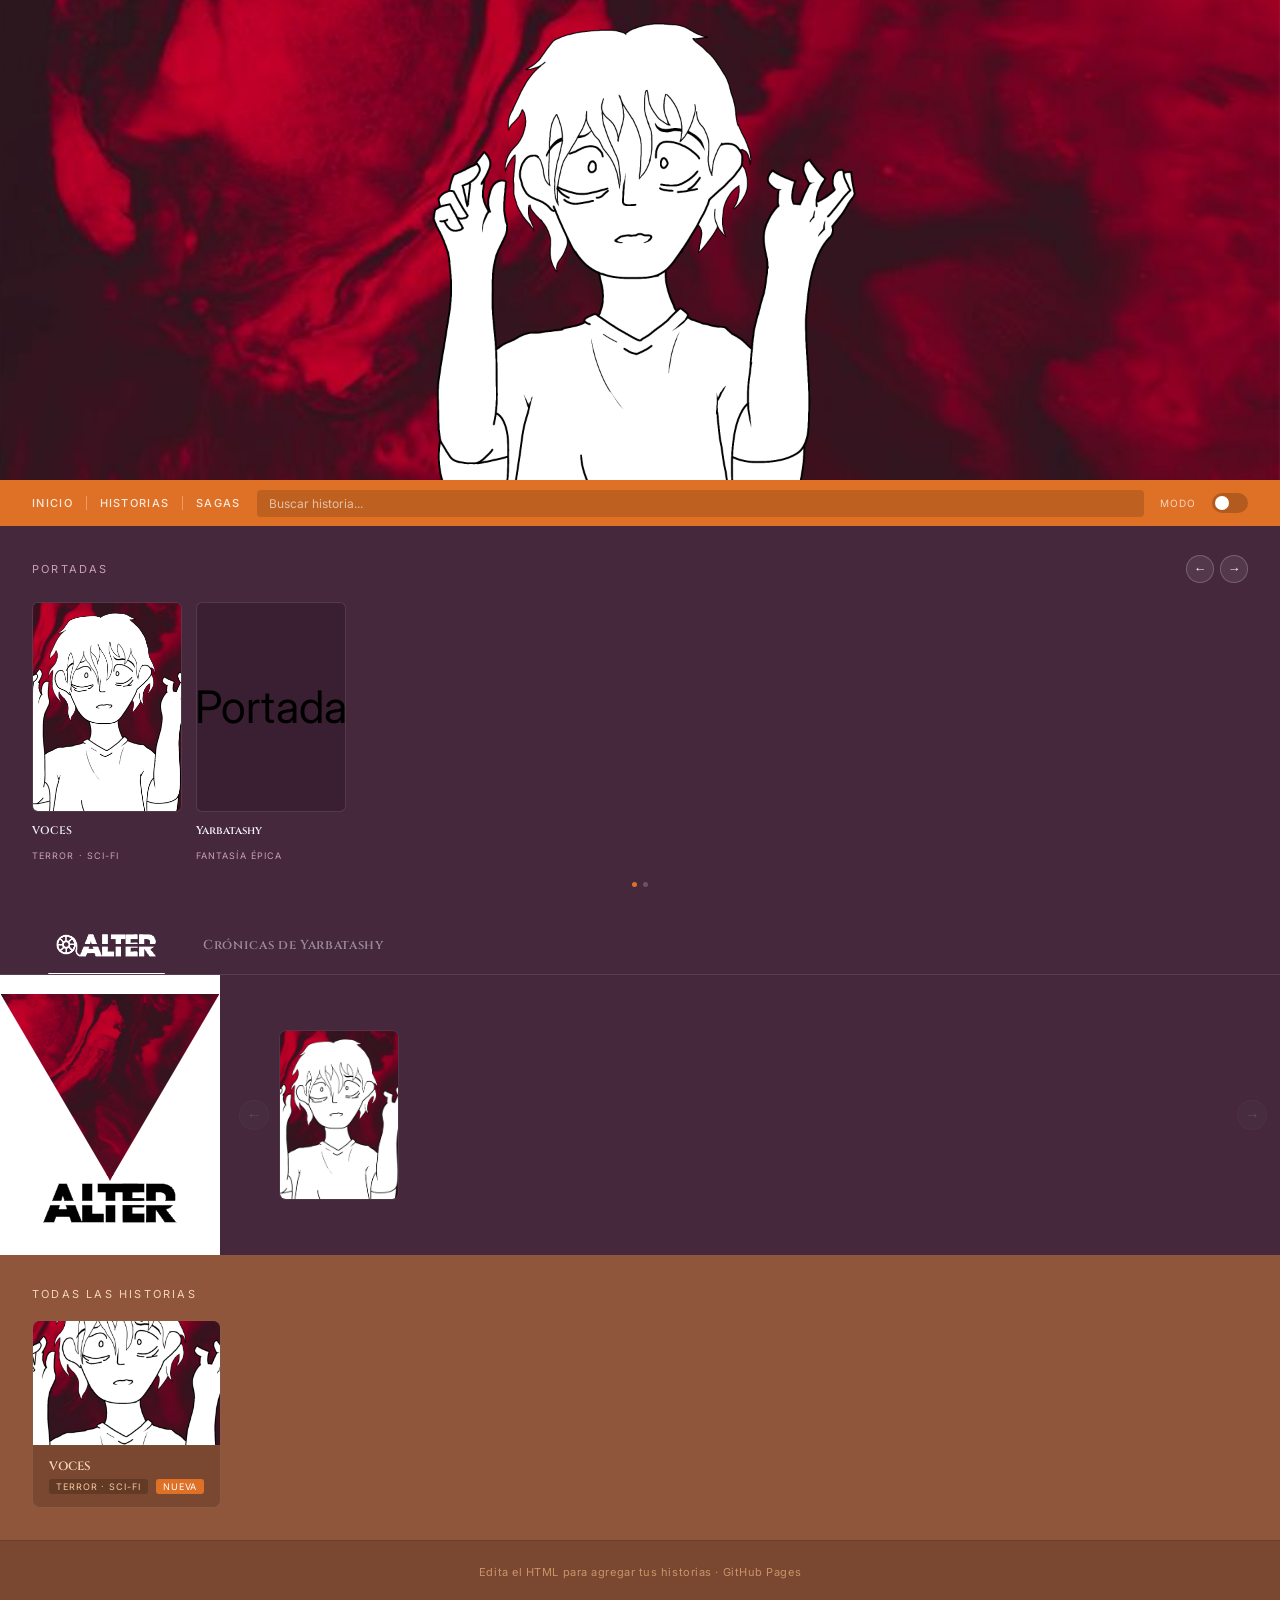
==== index.html @ 6a4c7432 "Update index.html" ====
<!DOCTYPE html>
<html lang="es">
<head>
  <meta charset="UTF-8">
  <meta name="viewport" content="width=device-width, initial-scale=1.0">
  <title>JK-Tlahtolli</title>
  <link rel="stylesheet" href="style.css">
  <link href="https://fonts.googleapis.com/css2?family=Cinzel:wght@400;600&family=Inter:wght@300;400;500&display=swap" rel="stylesheet">
</head>
<body>

  <!-- =============================================
    ZONA 1 — BANNER #222034
    Para agregar tu imagen reemplaza el placeholder por:
    <img src="imagenes/BannerV1.png" alt="Banner" style="width:100%;height:100%;object-fit:cover;">
  ================================================= -->
    <header class="banner">
    <img src="imagenes/BannerV1.png" alt="Banner" style="width:100%;height:100%;object-fit:cover;">
  </header>

  <!-- ==============================================
    ZONA 2 — BARRA #df7126
  ================================================= -->
  <nav class="barra">
    <div class="barra-nav">
      <a href="index.html" class="barra-link">Inicio</a>
      <div class="barra-sep"></div>
      <a href="#historias" class="barra-link">Historias</a>
      <div class="barra-sep"></div>
      <a href="#sagas" class="barra-link">Sagas</a>
    </div>
    <input class="barra-busqueda" type="text" placeholder="Buscar historia..." id="busqueda">
    <span class="toggle-label">Modo</span>
    <button class="toggle" id="toggle" aria-label="Cambiar modo">
      <div class="toggle-circulo"></div>
    </button>
  </nav>

  <!-- ================================================
    ZONA 3 — CARRUSEL DE PORTADAS #45283c
    Para agregar un slide copia un bloque .slide
    y cambia el href, emoji/imagen, título y género
  ================================================= -->
  <section class="carrusel-wrap">
    <div class="carrusel-header">
      <span class="carrusel-titulo">Portadas</span>
      <div class="carrusel-nav">
        <button class="nav-btn" id="prev" aria-label="Anterior">&#8592;</button>
        <button class="nav-btn" id="next" aria-label="Siguiente">&#8594;</button>
      </div>
    </div>
    <div class="carrusel-pista-wrap">
      <div class="carrusel-pista" id="pista">

        <div class="slide" onclick="location.href='historias/voces/index.html'">
          <div class="slide-portada">
            <img src="historias/voces/imagenes/VocesPH.png" alt="VOCES">
          </div>
          <p class="slide-titulo">VOCES</p>
          <span class="slide-tag">Terror · Sci-fi</span>
        </div>

        <div class="slide" onclick="location.href='historias/cenizas/index.html'">
          <div class="slide-portada">Portada</div>
          <p class="slide-titulo">Yarbatashy</p>
          <span class="slide-tag">Fantasía épica</span>
        </div>

        <!-- PLANTILLA SLIDE — copia y edita para agregar más:
        <div class="slide" onclick="location.href='historias/tu-historia/index.html'">
          <div class="slide-portada">
            <img src="historias/tu-historia/imagenes/portada.jpg" alt="Título">
          </div>
          <p class="slide-titulo">Título</p>
          <span class="slide-tag">Género</span>
        </div>
        -->

      </div>
    </div>
    <div class="carrusel-dots" id="dots"></div>
  </section>

  <!-- ================================================
    ZONA SAGAS
    Para agregar una saga edita el array `sagas`
    en script.js — cada saga tiene:
      nombre, tabImg, bgImg, nombreImg, historias[]
  ================================================= -->
  <section class="sagas-wrap" id="sagas">
    <div class="saga-tabs-bar" id="saga-tabs"></div>
    <div class="sagas-body">

      <div class="saga-portada-wrap">
        <div class="saga-portada-bg" id="saga-bg"></div>
        <div class="saga-portada-overlay"></div>
        <div class="saga-portada-info" id="saga-nombre"></div>
      </div>

      <div class="saga-historias-outer">
        <button class="saga-flecha" id="saga-prev">&#8592;</button>
        <div class="saga-historias-pista-wrap">
          <div class="saga-historias-pista" id="saga-historias"></div>
        </div>
        <button class="saga-flecha" id="saga-next">&#8594;</button>
      </div>

    </div>
  </section>

  <!-- ================================================
    ZONA 4 — TODAS LAS HISTORIAS #8f563b
    Para agregar una tarjeta copia un bloque .tarjeta
  ================================================= -->
  <section class="extension" id="historias">
    <p class="ext-label">Todas las historias</p>
    <div class="grid" id="grid-historias">

      <a href="historias/voces/index.html" class="tarjeta">
        <div class="tarjeta-portada">
          <img src="historias/voces/imagenes/VocesPH.png" alt="VOCES">
        </div>
        <div class="tarjeta-info">
          <p class="tarjeta-titulo">VOCES</p>
          <div class="tarjeta-meta">
            <span class="tag">Terror · Sci-fi</span>
            <span class="nueva">Nueva</span>
          </div>
        </div>
      </a>

      <!--<a href="historias/cenizas/index.html" class="tarjeta">
        <div class="tarjeta-portada">⚔</div>
        <div class="tarjeta-info">
          <p class="tarjeta-titulo">Yarbatashy</p>
          <div class="tarjeta-meta">
            <span class="tag">Fantasía</span>
            <span class="estado">Cap. 7</span>
          </div>
        </div>
      </a>

       PLANTILLA TARJETA:
      <a href="historias/tu-historia/index.html" class="tarjeta">
        <div class="tarjeta-portada">
          <img src="historias/tu-historia/imagenes/portada.jpg" alt="Título">
        </div>
        <div class="tarjeta-info">
          <p class="tarjeta-titulo">Título</p>
          <div class="tarjeta-meta">
            <span class="tag">Género</span>
            <span class="estado">Cap. 1</span>
          </div>
        </div>
      </a>
      

      <div class="tarjeta vacia">
        <div>
          <div class="vacia-icono">+</div>
          <p class="vacia-texto">Nueva historia</p>
        </div>
      </div>-->

    </div>
  </section>

  <footer class="pie">
    <p>Edita el HTML para agregar tus historias · <a href="https://pages.github.com" target="_blank" style="color:inherit">GitHub Pages</a></p>
  </footer>

  <script src="script.js"></script>
  <script src="sagas.js"></script>
</body>
</html>
---- style.css ----
/* ===========================================
   MIS HISTORIAS — Estilos principales
   Paleta: #222034 / #df7126 / #45283c / #8f563b
   ============================================= */

*, *::before, *::after { box-sizing: border-box; margin: 0; padding: 0; }

body {
  font-family: 'Inter', sans-serif;
  min-height: 100vh;
}

a { text-decoration: none; color: inherit; }

/* ================================================
   ZONA 1 — BANNER #222034
   ================================================ */
.banner {
  background: #222034;
  width: 100%;
  aspect-ratio: 16/6;
  display: flex;
  align-items: center;
  justify-content: center;
  overflow: hidden;
  position: relative;
}

.banner img {
  width: 100%;
  height: 100%;
  object-fit: cover;
  display: block;
}

.banner-placeholder {
  display: flex;
  flex-direction: column;
  align-items: center;
  gap: 8px;
  color: #3a3858;
  pointer-events: none;
}

.banner-placeholder-icono { font-size: 2rem; }

.banner-placeholder-texto {
  font-size: 11px;
  letter-spacing: .2em;
  text-transform: uppercase;
}

/* ================================================
   ZONA 2 — BARRA #df7126
   ================================================ */
.barra {
  background: #df7126;
  padding: .6rem 2rem;
  display: flex;
  align-items: center;
  gap: 1rem;
  flex-wrap: wrap;
}

.barra-nav {
  display: flex;
  gap: .8rem;
  align-items: center;
}

.barra-link {
  font-size: 11px;
  letter-spacing: .12em;
  text-transform: uppercase;
  color: #fff;
  font-weight: 500;
  cursor: pointer;
  opacity: .85;
  transition: opacity .15s;
}

.barra-link:hover { opacity: 1; }

.barra-sep {
  width: 1px;
  height: 14px;
  background: rgba(255,255,255,.3);
}

.barra-busqueda {
  flex: 1;
  min-width: 120px;
  background: rgba(0,0,0,.15);
  border: none;
  border-radius: 4px;
  padding: 6px 12px;
  font-size: 12px;
  color: #fff;
  font-family: 'Inter', sans-serif;
  outline: none;
}

.barra-busqueda::placeholder { color: rgba(255,255,255,.6); }

.toggle-label {
  font-size: 10px;
  color: rgba(255,255,255,.7);
  letter-spacing: .1em;
  text-transform: uppercase;
  white-space: nowrap;
}

.toggle {
  width: 36px;
  height: 20px;
  border-radius: 10px;
  background: rgba(0,0,0,.2);
  border: none;
  cursor: pointer;
  position: relative;
  flex-shrink: 0;
}

.toggle-circulo {
  position: absolute;
  top: 3px;
  left: 3px;
  width: 14px;
  height: 14px;
  border-radius: 50%;
  background: #fff;
  transition: transform .3s;
}

body.oscuro .toggle-circulo { transform: translateX(16px); }

/* ================================================
   ZONA 3 — CARRUSEL #45283c
   ================================================ */
.carrusel-wrap {
  background: #45283c;
  padding: 1.8rem 0;
}

.carrusel-header {
  display: flex;
  align-items: center;
  justify-content: space-between;
  padding: 0 2rem;
  margin-bottom: 1.2rem;
}

.carrusel-titulo {
  font-size: 11px;
  letter-spacing: .2em;
  text-transform: uppercase;
  color: #c9a0b8;
}

.carrusel-nav { display: flex; gap: 6px; }

.nav-btn {
  width: 28px;
  height: 28px;
  border: 1px solid rgba(255,255,255,.2);
  background: rgba(255,255,255,.08);
  border-radius: 50%;
  cursor: pointer;
  display: flex;
  align-items: center;
  justify-content: center;
  font-size: 13px;
  color: #f0eef8;
  transition: background .15s;
}

.nav-btn:hover { background: rgba(255,255,255,.18); }

.carrusel-pista-wrap {
  overflow: hidden;
  padding: 0 2rem;
}

.carrusel-pista {
  display: flex;
  gap: 14px;
  transition: transform .35s cubic-bezier(.4,0,.2,1);
}

.slide {
  flex: 0 0 150px;
  cursor: pointer;
}

.slide-portada {
  width: 150px;
  height: 210px;
  border-radius: 6px;
  display: flex;
  align-items: center;
  justify-content: center;
  font-size: 2.8rem;
  margin-bottom: .7rem;
  border: 1px solid rgba(255,255,255,.12);
  background: #3a1f32;
  overflow: hidden;
  transition: border-color .2s;
}

/* Para imagen de portada real dentro del slide:
   <div class="slide-portada"><img src="..." alt="..."></div> */
.slide-portada img {
  width: 100%;
  height: 100%;
  object-fit: cover;
}

.slide:hover .slide-portada { border-color: #df7126; }

.slide-titulo {
  font-family: 'Cinzel', serif;
  font-size: 11px;
  font-weight: 600;
  color: #f0eef8;
  line-height: 1.4;
  margin-bottom: 4px;
}

.slide-tag {
  font-size: 9px;
  letter-spacing: .12em;
  text-transform: uppercase;
  color: #c9a0b8;
}

.carrusel-dots {
  display: flex;
  justify-content: center;
  gap: 6px;
  padding: 1.2rem 0 0;
}

.dot {
  width: 5px;
  height: 5px;
  border-radius: 50%;
  background: rgba(255,255,255,.2);
  cursor: pointer;
  transition: background .2s;
}

.dot.activo { background: #df7126; }

/* ================================================
   ZONA 4 — EXTENSIÓN #8f563b
   ================================================ */
.extension {
  background: #8f563b;
  padding: 2rem;
}

.ext-label {
  font-size: 11px;
  letter-spacing: .2em;
  text-transform: uppercase;
  color: #f5d5b8;
  margin-bottom: 1.2rem;
}

.grid {
  display: grid;
  grid-template-columns: repeat(auto-fill, minmax(175px, 1fr));
  gap: 1rem;
}

.tarjeta {
  background: #7a4830;
  border: 1px solid rgba(255,255,255,.1);
  border-radius: 8px;
  overflow: hidden;
  cursor: pointer;
  display: block;
  transition: border-color .2s;
}

.tarjeta:hover { border-color: #df7126; }

.tarjeta-portada {
  width: 100%;
  aspect-ratio: 3/2;
  display: flex;
  align-items: center;
  justify-content: center;
  font-size: 2rem;
  border-bottom: 1px solid rgba(255,255,255,.08);
  background: #6b3d28;
  overflow: hidden;
}

/* Para imagen real en tarjeta:
   <div class="tarjeta-portada"><img src="..." alt="..."></div> */
.tarjeta-portada img {
  width: 100%;
  height: 100%;
  object-fit: cover;
}

.tarjeta-info { padding: .8rem 1rem; }

.tarjeta-titulo {
  font-family: 'Cinzel', serif;
  font-size: 12px;
  font-weight: 600;
  color: #f5d5b8;
  margin-bottom: 5px;
  line-height: 1.3;
}

.tarjeta-meta {
  display: flex;
  align-items: center;
  justify-content: space-between;
}

.tag {
  font-size: 9px;
  letter-spacing: .1em;
  text-transform: uppercase;
  padding: 2px 7px;
  border-radius: 3px;
  background: rgba(0,0,0,.2);
  color: #f5c89a;
}

.estado {
  font-size: 9px;
  color: #c9946a;
}

.nueva {
  background: #df7126;
  color: #fff;
  font-size: 9px;
  padding: 2px 7px;
  border-radius: 3px;
  letter-spacing: .1em;
  text-transform: uppercase;
}

.tarjeta.vacia {
  border-style: dashed;
  border-color: rgba(255,255,255,.15);
  display: flex;
  align-items: center;
  justify-content: center;
  min-height: 120px;
  cursor: default;
  text-align: center;
}

.tarjeta.vacia:hover { border-color: rgba(255,255,255,.15); }

.vacia-icono {
  font-size: 1.5rem;
  color: rgba(255,255,255,.2);
  margin-bottom: 4px;
}

.vacia-texto {
  font-size: 11px;
  letter-spacing: .05em;
  color: rgba(255,255,255,.2);
}

/* ================================================
   PIE DE PÁGINA
   ================================================ */
.pie {
  background: #7a4830;
  padding: 1.5rem 2rem;
  border-top: 1px solid rgba(0,0,0,.15);
  font-size: 11px;
  color: #c9946a;
  text-align: center;
  letter-spacing: .05em;
}

/* ================================================
   PÁGINA INTERIOR (historias/xxx/index.html)
   ================================================ */
.interior-hero {
  background: #222034;
  padding: 2.5rem 2rem 2rem;
  border-bottom: 3px solid #df7126;
}

.interior-back {
  font-size: 12px;
  color: #9990b8;
  letter-spacing: .1em;
  text-transform: uppercase;
  display: inline-flex;
  align-items: center;
  gap: 6px;
  margin-bottom: 1.5rem;
  transition: color .15s;
}

.interior-back:hover { color: #df7126; }

.interior-titulo {
  font-family: 'Cinzel', serif;
  font-size: clamp(1.8rem, 5vw, 2.8rem);
  font-weight: 600;
  color: #f0eef8;
  line-height: 1.1;
  margin-bottom: .6rem;
}

.interior-tags {
  display: flex;
  gap: 8px;
  flex-wrap: wrap;
  margin-bottom: 1rem;
}

.interior-desc {
  font-size: 15px;
  color: #9990b8;
  line-height: 1.7;
  max-width: 600px;
}

.tag-estado {
  font-size: 10px;
  background: rgba(223,113,38,.2);
  color: #df7126;
  padding: 3px 10px;
  border-radius: 20px;
  letter-spacing: .1em;
  text-transform: uppercase;
}

.interior-cuerpo {
  background: #2e2a45;
  padding: 2rem;
  min-height: 60vh;
}

.bloque {
  background: #222034;
  border: 1px solid #3a3858;
  border-radius: 10px;
  padding: 1.5rem;
  margin-bottom: 1.2rem;
}

.bloque-titulo {
  font-family: 'Cinzel', serif;
  font-size: 12px;
  font-weight: 600;
  color: #df7126;
  letter-spacing: .12em;
  text-transform: uppercase;
  margin-bottom: 1rem;
}

.bloque p {
  font-size: 14px;
  color: #9990b8;
  line-height: 1.8;
  margin-bottom: .8rem;
}

.bloque p:last-child { margin-bottom: 0; }

.interior-pie {
  background: #222034;
  padding: 1.5rem 2rem;
  border-top: 1px solid #3a3858;
  font-size: 11px;
  color: #6b6885;
  text-align: center;
  letter-spacing: .05em;
}

/* ================================================
   BÚSQUEDA — oculta tarjetas que no coincidan
   ================================================ */
.tarjeta.oculta { display: none; }

/* ================================================
   RESPONSIVE
   ================================================ */
@media (max-width: 600px) {
  .barra { gap: .6rem; }
  .barra-nav { display: none; }
  .interior-titulo { font-size: 1.6rem; }
  .banner { aspect-ratio: 4/3; }
}

/* ================================================
   SECCIÓN SAGAS
   ================================================ */
.sagas-wrap { background: #45283c; }

.saga-tabs-bar {
  display: flex;
  align-items: center;
  padding: 0 2rem;
  border-bottom: 1px solid rgba(255,255,255,.1);
  overflow-x: auto;
  -ms-overflow-style: none;
  scrollbar-width: none;
}

.saga-tabs-bar::-webkit-scrollbar { display: none; }

.saga-tab {
  position: relative;
  padding: 1rem 1.4rem;
  cursor: pointer;
  opacity: .45;
  transition: opacity .2s;
  flex-shrink: 0;
  display: flex;
  align-items: center;
  justify-content: center;
}

.saga-tab:hover { opacity: .75; }
.saga-tab.activo { opacity: 1; }

.saga-tab::after {
  content: '';
  position: absolute;
  bottom: -1px;
  left: 1rem;
  right: 1rem;
  height: 2px;
  background: transparent;
  border-radius: 2px;
  transition: background .2s;
}

.saga-tab.activo::after { background: #fff; }

.saga-tab img {
  height: 26px;
  max-width: 120px;
  object-fit: contain;
  display: block;
}

.saga-tab-texto {
  font-family: 'Cinzel', serif;
  font-size: 13px;
  font-weight: 600;
  color: #fff;
  letter-spacing: .05em;
  white-space: nowrap;
}

.sagas-body {
  display: grid;
  grid-template-columns: 220px 1fr;
  min-height: 280px;
}

.saga-portada-wrap {
  display: flex;
  flex-direction: column;
  position: relative;
  overflow: hidden;
  background: transparent;
}

.saga-portada-bg {
  position: absolute;
  inset: 0;
  display: flex;
  align-items: center;
  justify-content: center;
  font-size: 6rem;
  color: #3a2850;
}

.saga-portada-bg img {
  width: 100%;
  height: 100%;
  object-fit: cover;
  opacity: 1;
}

.saga-portada-overlay {
  position: absolute;
  inset: 0;
  background: none;
}

.saga-portada-info {
  position: relative;
  z-index: 1;
  margin-top: auto;
  padding: 0 1.2rem 1.4rem;
  display: flex;
  flex-direction: column;
  align-items: center;
  gap: .5rem;
  width: 100%;
  text-align: center;
}

.saga-nombre-img img {
  max-width: 140px;
  max-height: 50px;
  object-fit: contain;  
}

.saga-nombre-placeholder {
  font-size: 10px;
  letter-spacing: .12em;
  text-transform: uppercase;
  color: rgba(255,255,255,.3);
  border: 1px dashed rgba(255,255,255,.15);
  border-radius: 4px;
  padding: 5px 10px;
}

.saga-nombre-fallback {
  font-family: 'Cinzel', serif;
  font-size: 11px;
  color: rgba(255,255,255,.35);
}

.saga-historias-outer {
  display: flex;
  align-items: center;
  gap: .6rem;
  padding: 1.2rem .8rem 1.2rem 1.2rem;
  overflow: hidden;
}

.saga-flecha {
  width: 30px;
  height: 30px;
  border-radius: 50%;
  background: rgba(255,255,255,.1);
  border: 1px solid rgba(255,255,255,.2);
  color: #fff;
  font-size: .95rem;
  cursor: pointer;
  display: flex;
  align-items: center;
  justify-content: center;
  flex-shrink: 0;
  transition: background .15s;
}

.saga-flecha:hover { background: rgba(255,255,255,.2); }
.saga-flecha:disabled { opacity: .15; cursor: default; }

.saga-historias-pista-wrap { overflow: hidden; flex: 1; }

.saga-historias-pista {
  display: flex;
  gap: 10px;
  transition: transform .35s cubic-bezier(.4,0,.2,1);
  cursor: grab;
  -ms-overflow-style: none;
  scrollbar-width: none;
}

.saga-historias-pista:active { cursor: grabbing; }
.saga-historias-pista::-webkit-scrollbar { display: none; }

.saga-historia-slide { flex: 0 0 120px; cursor: pointer; }

.saga-historia-portada {
  width: 120px;
  height: 170px;
  border-radius: 7px;
  display: flex;
  align-items: center;
  justify-content: center;
  font-size: 2.8rem;
  background: #3a1f32;
  border: 1px solid rgba(255,255,255,.1);
  overflow: hidden;
  transition: border-color .2s, transform .2s;
}

.saga-historia-portada img {
  width: 100%;
  height: 100%;
  object-fit: cover;
}

.saga-historia-slide:hover .saga-historia-portada {
  border-color: #df7126;
  transform: scale(1.04);
}

.estado { font-size: 9px; color: #c9946a; }

@media (max-width: 600px) {
  .sagas-body { grid-template-columns: 1fr; }
  .saga-portada-wrap { min-height: 160px; }
}
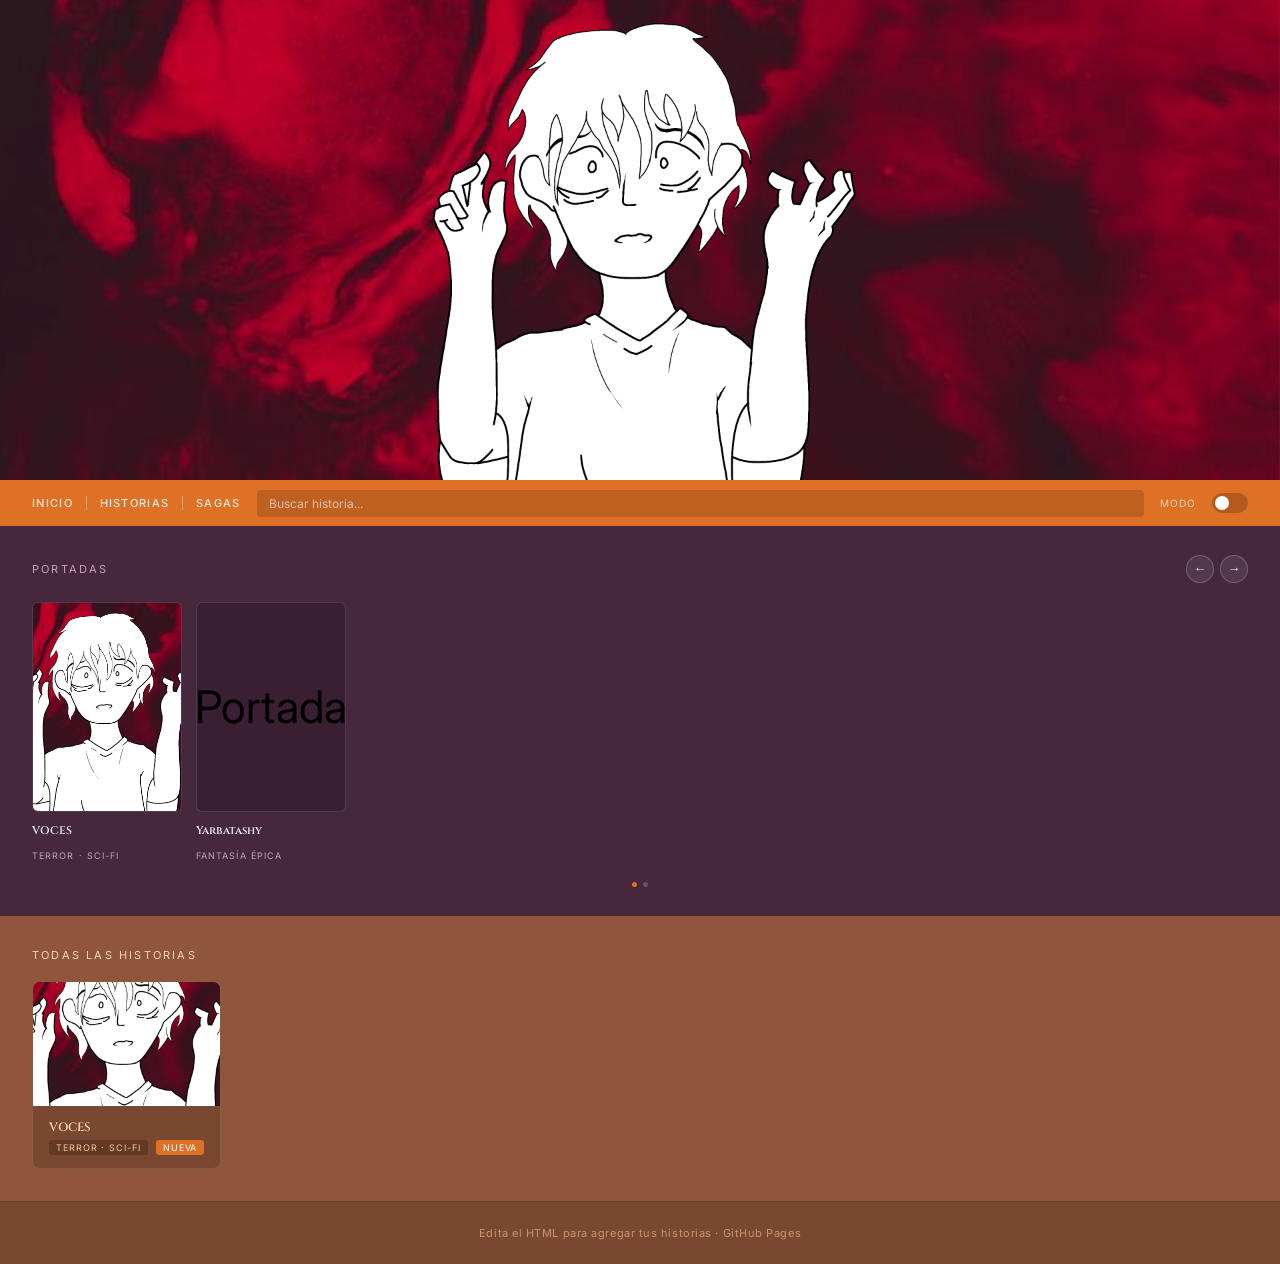
==== commit bb0ab2cd: "Add files via upload" ====
--- a/index.html
+++ b/index.html
@@ -9,18 +9,10 @@
 </head>
 <body>
 
-  <!-- =============================================
-    ZONA 1 — BANNER #222034
-    Para agregar tu imagen reemplaza el placeholder por:
-    <img src="imagenes/BannerV1.png" alt="Banner" style="width:100%;height:100%;object-fit:cover;">
-  ================================================= -->
-    <header class="banner">
+  <header class="banner">
     <img src="imagenes/BannerV1.png" alt="Banner" style="width:100%;height:100%;object-fit:cover;">
   </header>
 
-  <!-- ==============================================
-    ZONA 2 — BARRA #df7126
-  ================================================= -->
   <nav class="barra">
     <div class="barra-nav">
       <a href="index.html" class="barra-link">Inicio</a>
@@ -36,11 +28,6 @@
     </button>
   </nav>
 
-  <!-- ================================================
-    ZONA 3 — CARRUSEL DE PORTADAS #45283c
-    Para agregar un slide copia un bloque .slide
-    y cambia el href, emoji/imagen, título y género
-  ================================================= -->
   <section class="carrusel-wrap">
     <div class="carrusel-header">
       <span class="carrusel-titulo">Portadas</span>
@@ -66,7 +53,7 @@
           <span class="slide-tag">Fantasía épica</span>
         </div>
 
-        <!-- PLANTILLA SLIDE — copia y edita para agregar más:
+        <!-- PLANTILLA SLIDE:
         <div class="slide" onclick="location.href='historias/tu-historia/index.html'">
           <div class="slide-portada">
             <img src="historias/tu-historia/imagenes/portada.jpg" alt="Título">
@@ -81,22 +68,14 @@
     <div class="carrusel-dots" id="dots"></div>
   </section>
 
-  <!-- ================================================
-    ZONA SAGAS
-    Para agregar una saga edita el array `sagas`
-    en script.js — cada saga tiene:
-      nombre, tabImg, bgImg, nombreImg, historias[]
-  ================================================= -->
-  <section class="sagas-wrap" id="sagas">
+  <section class="sagas-wrap" id="sagas" style="display:none">
     <div class="saga-tabs-bar" id="saga-tabs"></div>
     <div class="sagas-body">
-
       <div class="saga-portada-wrap">
         <div class="saga-portada-bg" id="saga-bg"></div>
         <div class="saga-portada-overlay"></div>
         <div class="saga-portada-info" id="saga-nombre"></div>
       </div>
-
       <div class="saga-historias-outer">
         <button class="saga-flecha" id="saga-prev">&#8592;</button>
         <div class="saga-historias-pista-wrap">
@@ -104,14 +83,9 @@
         </div>
         <button class="saga-flecha" id="saga-next">&#8594;</button>
       </div>
-
     </div>
   </section>
 
-  <!-- ================================================
-    ZONA 4 — TODAS LAS HISTORIAS #8f563b
-    Para agregar una tarjeta copia un bloque .tarjeta
-  ================================================= -->
   <section class="extension" id="historias">
     <p class="ext-label">Todas las historias</p>
     <div class="grid" id="grid-historias">
@@ -129,18 +103,7 @@
         </div>
       </a>
 
-      <!--<a href="historias/cenizas/index.html" class="tarjeta">
-        <div class="tarjeta-portada">⚔</div>
-        <div class="tarjeta-info">
-          <p class="tarjeta-titulo">Yarbatashy</p>
-          <div class="tarjeta-meta">
-            <span class="tag">Fantasía</span>
-            <span class="estado">Cap. 7</span>
-          </div>
-        </div>
-      </a>
-
-       PLANTILLA TARJETA:
+      <!-- PLANTILLA TARJETA:
       <a href="historias/tu-historia/index.html" class="tarjeta">
         <div class="tarjeta-portada">
           <img src="historias/tu-historia/imagenes/portada.jpg" alt="Título">
@@ -153,14 +116,14 @@
           </div>
         </div>
       </a>
-      
 
       <div class="tarjeta vacia">
         <div>
           <div class="vacia-icono">+</div>
           <p class="vacia-texto">Nueva historia</p>
         </div>
-      </div>-->
+      </div>
+      -->
 
     </div>
   </section>
--- a/style.css
+++ b/style.css
@@ -674,11 +674,11 @@
 .saga-historias-pista:active { cursor: grabbing; }
 .saga-historias-pista::-webkit-scrollbar { display: none; }
 
-.saga-historia-slide { flex: 0 0 120px; cursor: pointer; }
+.saga-historia-slide { flex: 0 0 160px; cursor: pointer; }
 
 .saga-historia-portada {
-  width: 120px;
-  height: 170px;
+  width: 160px;
+  height: 226px;
   border-radius: 7px;
   display: flex;
   align-items: center;
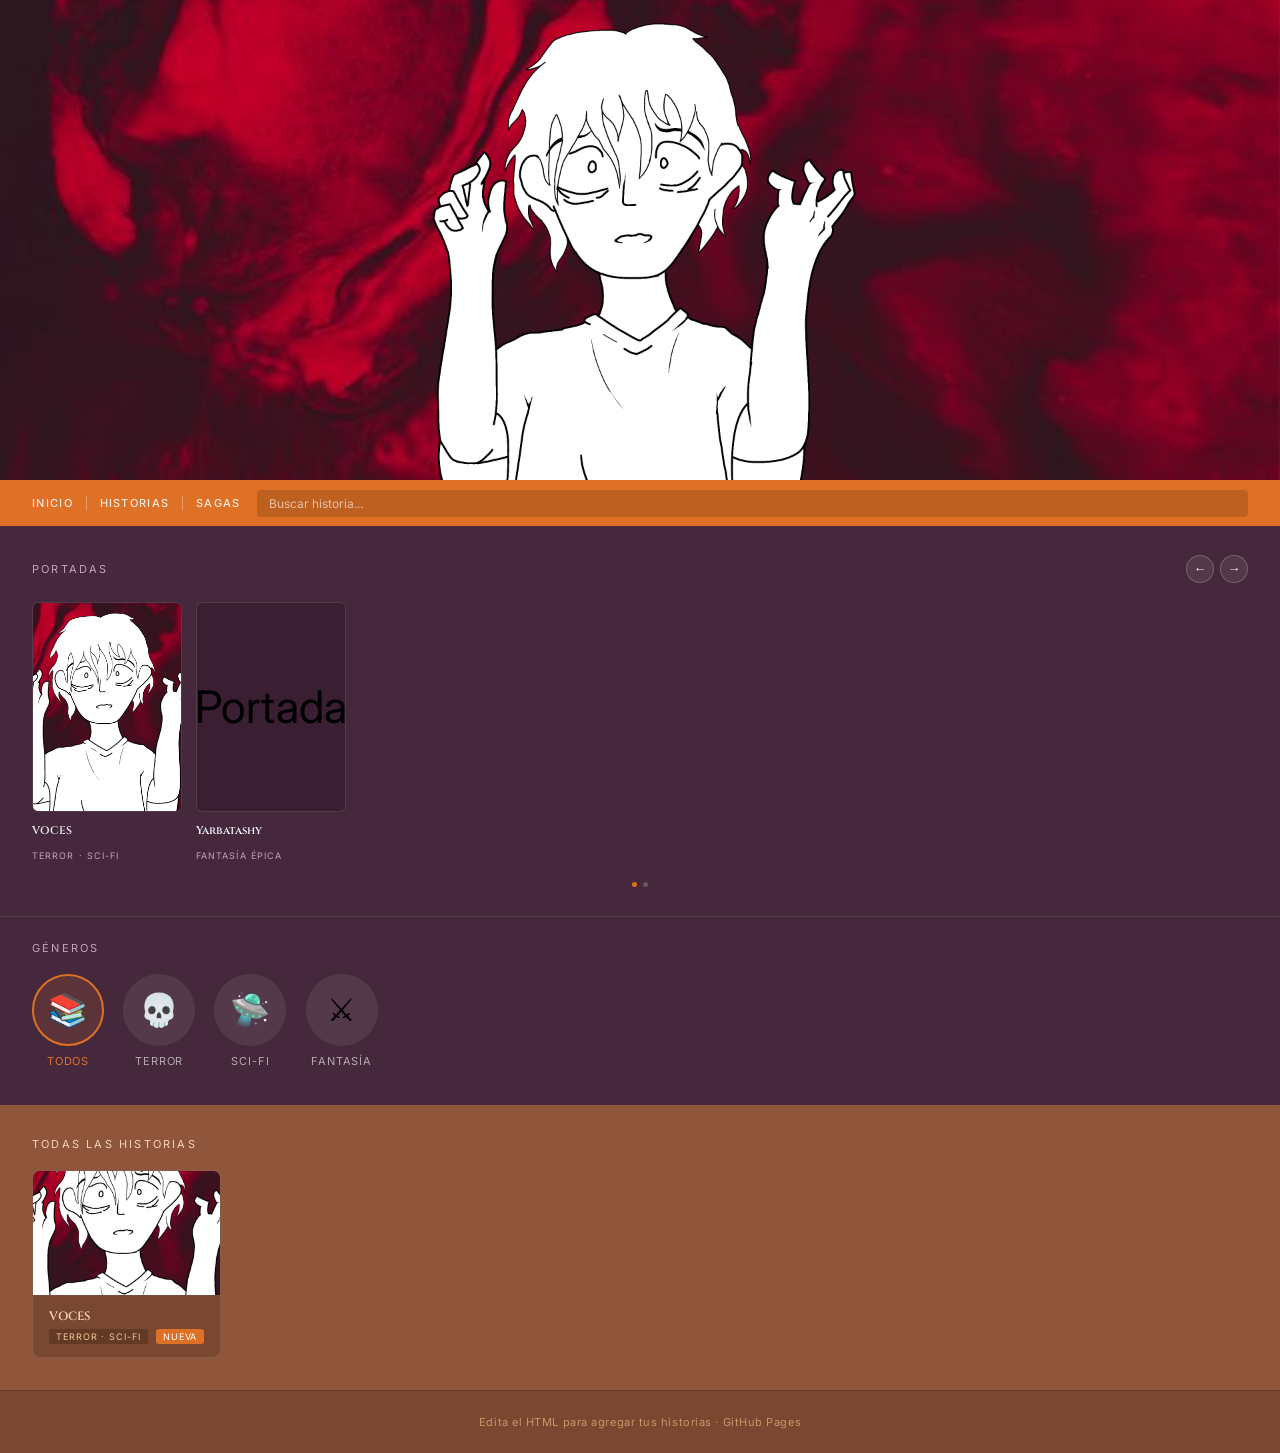
==== commit 6662b321: "Add files via upload" ====
--- a/index.html
+++ b/index.html
@@ -22,10 +22,6 @@
       <a href="#sagas" class="barra-link">Sagas</a>
     </div>
     <input class="barra-busqueda" type="text" placeholder="Buscar historia..." id="busqueda">
-    <span class="toggle-label">Modo</span>
-    <button class="toggle" id="toggle" aria-label="Cambiar modo">
-      <div class="toggle-circulo"></div>
-    </button>
   </nav>
 
   <section class="carrusel-wrap">
@@ -86,11 +82,60 @@
     </div>
   </section>
 
+  <!-- GÉNEROS -->
+  <section class="generos-wrap">
+    <p class="generos-label">Géneros</p>
+    <div class="generos-lista">
+
+      <div class="genero activo" data-genero="todos" onclick="filtrarGenero(this)">
+        <div class="genero-icono">
+          <!-- Con imagen: <img src="imagenes/generos/todos.png" alt="Todos"> -->
+          <span class="genero-icono-emoji">📚</span>
+        </div>
+        <span class="genero-nombre">Todos</span>
+      </div>
+
+      <div class="genero" data-genero="terror" onclick="filtrarGenero(this)">
+        <div class="genero-icono">
+          <!-- Con imagen: <img src="imagenes/generos/terror.png" alt="Terror"> -->
+          <span class="genero-icono-emoji">💀</span>
+        </div>
+        <span class="genero-nombre">Terror</span>
+      </div>
+
+      <div class="genero" data-genero="sci-fi" onclick="filtrarGenero(this)">
+        <div class="genero-icono">
+          <!-- Con imagen: <img src="imagenes/generos/scifi.png" alt="Sci-fi"> -->
+          <span class="genero-icono-emoji">🛸</span>
+        </div>
+        <span class="genero-nombre">Sci-fi</span>
+      </div>
+
+      <div class="genero" data-genero="fantasia" onclick="filtrarGenero(this)">
+        <div class="genero-icono">
+          <span class="genero-icono-emoji">⚔</span>
+        </div>
+        <span class="genero-nombre">Fantasía</span>
+      </div>
+
+      <!-- PLANTILLA — copia para agregar más géneros:
+      <div class="genero" data-genero="nombre-genero" onclick="filtrarGenero(this)">
+        <div class="genero-icono">
+          <img src="imagenes/generos/nombre.png" alt="Género">
+        </div>
+        <span class="genero-nombre">Nombre</span>
+      </div>
+      -->
+
+    </div>
+  </section>
+
   <section class="extension" id="historias">
     <p class="ext-label">Todas las historias</p>
+    <p class="sin-resultados" id="sin-resultados">No hay historias en este género todavía.</p>
     <div class="grid" id="grid-historias">
 
-      <a href="historias/voces/index.html" class="tarjeta">
+      <a href="historias/voces/index.html" class="tarjeta" data-generos="terror sci-fi">
         <div class="tarjeta-portada">
           <img src="historias/voces/imagenes/VocesPH.png" alt="VOCES">
         </div>
--- a/style.css
+++ b/style.css
@@ -707,3 +707,89 @@
   .sagas-body { grid-template-columns: 1fr; }
   .saga-portada-wrap { min-height: 160px; }
 }
+
+/* GÉNEROS */
+.generos-wrap {
+  background: #45283c;
+  padding: 1.5rem 2rem 1.8rem;
+  border-top: 1px solid rgba(255,255,255,.08);
+}
+
+.generos-label {
+  font-size: 11px;
+  letter-spacing: .2em;
+  text-transform: uppercase;
+  color: #c9a0b8;
+  margin-bottom: 1.2rem;
+}
+
+.generos-lista {
+  display: flex;
+  gap: 1.2rem;
+  overflow-x: auto;
+  padding-bottom: .5rem;
+  -ms-overflow-style: none;
+  scrollbar-width: none;
+}
+
+.generos-lista::-webkit-scrollbar { display: none; }
+
+.genero {
+  display: flex;
+  flex-direction: column;
+  align-items: center;
+  gap: .5rem;
+  cursor: pointer;
+  flex-shrink: 0;
+  transition: opacity .2s;
+}
+
+.genero:hover { opacity: .85; }
+
+.genero.activo .genero-icono {
+  border-color: #df7126;
+  background: rgba(223,113,38,.15);
+}
+
+.genero.activo .genero-nombre { color: #df7126; }
+
+.genero-icono {
+  width: 72px;
+  height: 72px;
+  border-radius: 50%;
+  background: rgba(255,255,255,.08);
+  border: 2px solid transparent;
+  display: flex;
+  align-items: center;
+  justify-content: center;
+  overflow: hidden;
+  transition: border-color .2s, background .2s;
+}
+
+.genero-icono img {
+  width: 100%;
+  height: 100%;
+  object-fit: cover;
+  border-radius: 50%;
+}
+
+.genero-icono-emoji { font-size: 2rem; }
+
+.genero-nombre {
+  font-size: 11px;
+  letter-spacing: .08em;
+  text-transform: uppercase;
+  color: rgba(255,255,255,.6);
+  transition: color .2s;
+  text-align: center;
+}
+
+.sin-resultados {
+  font-size: 13px;
+  color: #c9946a;
+  font-style: italic;
+  padding: .5rem 0;
+  display: none;
+}
+
+.sin-resultados.visible { display: block; }
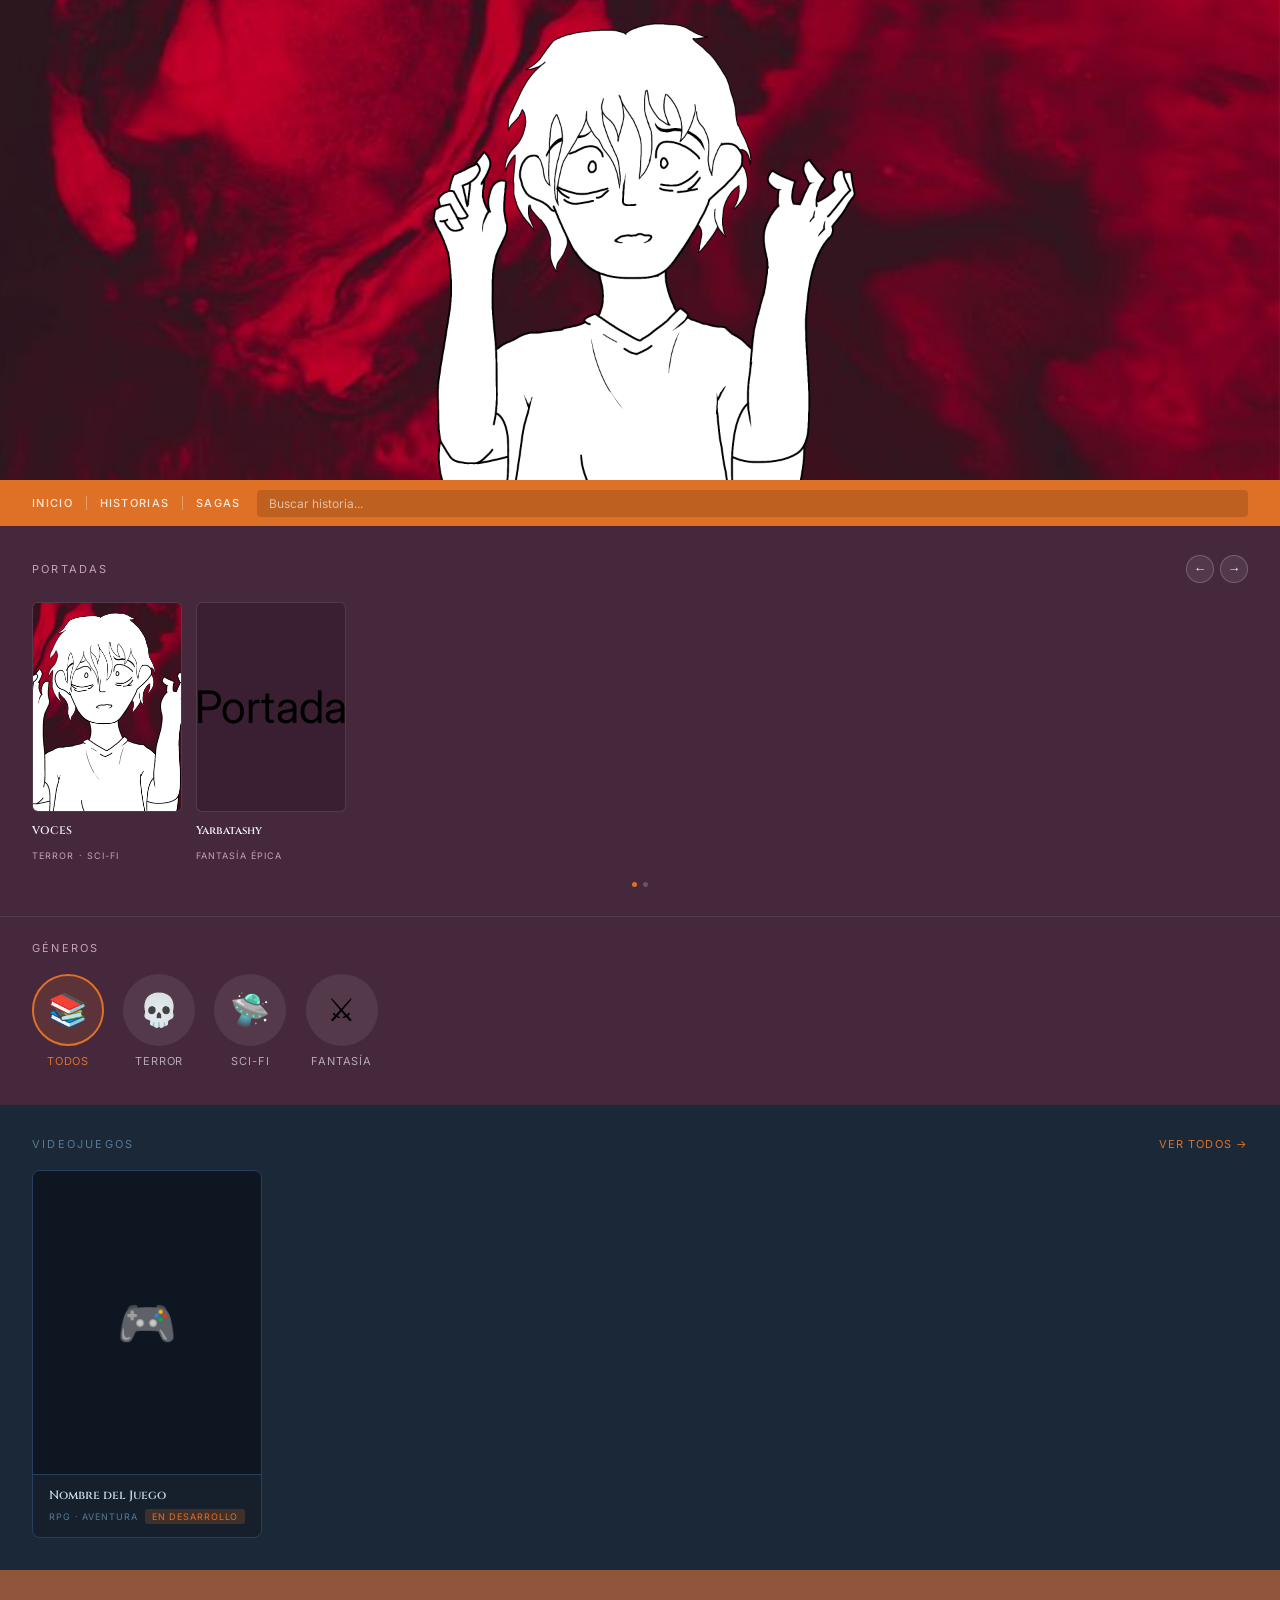
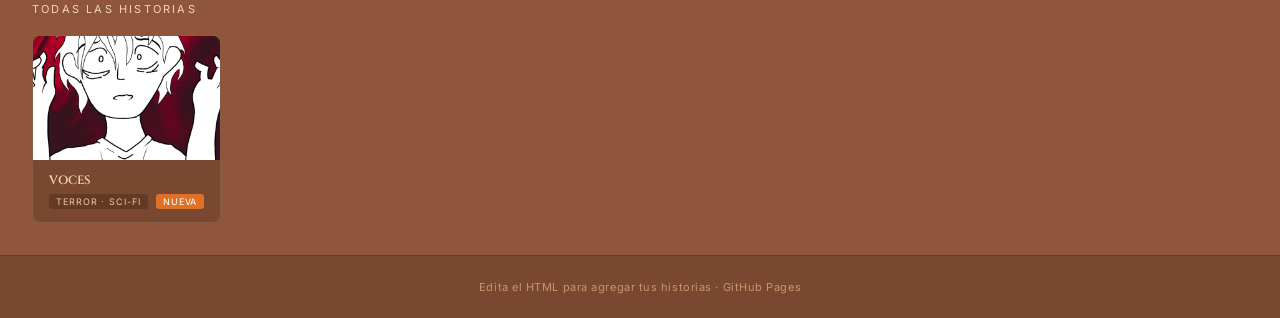
==== commit 9cb93dae: "Add files via upload" ====
--- a/index.html
+++ b/index.html
@@ -130,6 +130,47 @@
     </div>
   </section>
 
+  <section class="juegos-wrap" id="juegos">
+    <div class="juegos-header">
+      <span class="juegos-label">Videojuegos</span>
+      <a href="juegos/index.html" class="juegos-ver-todos">Ver todos →</a>
+    </div>
+    <div class="juegos-grid">
+
+      <a href="juegos/juego-ejemplo/index.html" class="juego-tarjeta">
+        <div class="juego-portada">
+          <!-- PORTADA DEL JUEGO:
+               Reemplaza el emoji por:
+               <img src="juegos/juego-ejemplo/imagenes/portada.jpg" alt="Nombre"> -->
+          🎮
+        </div>
+        <div class="juego-info">
+          <p class="juego-titulo">Nombre del Juego</p>
+          <div class="juego-meta">
+            <span class="juego-tag">RPG · Aventura</span>
+            <span class="juego-estado en-desarrollo">En desarrollo</span>
+          </div>
+        </div>
+      </a>
+
+      <!-- PLANTILLA — copia para agregar más juegos:
+      <a href="juegos/tu-juego/index.html" class="juego-tarjeta">
+        <div class="juego-portada">
+          <img src="juegos/tu-juego/imagenes/portada.jpg" alt="Nombre">
+        </div>
+        <div class="juego-info">
+          <p class="juego-titulo">Título del Juego</p>
+          <div class="juego-meta">
+            <span class="juego-tag">Género</span>
+            <span class="juego-estado en-desarrollo">En desarrollo</span>
+          </div>
+        </div>
+      </a>
+      -->
+
+    </div>
+  </section>
+
   <section class="extension" id="historias">
     <p class="ext-label">Todas las historias</p>
     <p class="sin-resultados" id="sin-resultados">No hay historias en este género todavía.</p>
--- a/style.css
+++ b/style.css
@@ -792,4 +792,117 @@
   display: none;
 }
 
-.sin-resultados.visible { display: block; }+.sin-resultados.visible { display: block; }
+/* ================================================
+   SECCIÓN JUEGOS — agregar al final de style.css
+   ================================================ */
+
+.juegos-wrap {
+  background: #1b2838;
+  padding: 2rem;
+}
+
+.juegos-header {
+  display: flex;
+  align-items: center;
+  justify-content: space-between;
+  margin-bottom: 1.2rem;
+}
+
+.juegos-label {
+  font-size: 11px;
+  letter-spacing: .2em;
+  text-transform: uppercase;
+  color: #5a7a94;
+}
+
+.juegos-ver-todos {
+  font-size: 11px;
+  letter-spacing: .1em;
+  text-transform: uppercase;
+  color: #df7126;
+  text-decoration: none;
+  transition: opacity .15s;
+}
+
+.juegos-ver-todos:hover { opacity: .75; }
+
+.juegos-grid {
+  display: grid;
+  grid-template-columns: repeat(auto-fill, minmax(200px, 1fr));
+  gap: 1rem;
+}
+
+.juego-tarjeta {
+  background: #16202d;
+  border: 1px solid #2a3f5f;
+  border-radius: 8px;
+  overflow: hidden;
+  display: block;
+  text-decoration: none;
+  color: inherit;
+  transition: border-color .2s, transform .2s;
+}
+
+.juego-tarjeta:hover {
+  border-color: #df7126;
+  transform: translateY(-3px);
+}
+
+.juego-portada {
+  width: 100%;
+  aspect-ratio: 3/4;
+  background: #0e1621;
+  display: flex;
+  align-items: center;
+  justify-content: center;
+  font-size: 3rem;
+  overflow: hidden;
+  border-bottom: 1px solid #2a3f5f;
+}
+
+.juego-portada img {
+  width: 100%;
+  height: 100%;
+  object-fit: cover;
+  display: block;
+}
+
+.juego-info { padding: .8rem 1rem; }
+
+.juego-titulo {
+  font-family: 'Cinzel', serif;
+  font-size: 12px;
+  font-weight: 600;
+  color: #c6d4df;
+  margin-bottom: 5px;
+  line-height: 1.3;
+}
+
+.juego-meta {
+  display: flex;
+  align-items: center;
+  justify-content: space-between;
+  gap: 6px;
+  flex-wrap: wrap;
+}
+
+.juego-tag {
+  font-size: 9px;
+  letter-spacing: .1em;
+  text-transform: uppercase;
+  color: #5a7a94;
+}
+
+.juego-estado {
+  font-size: 9px;
+  padding: 2px 7px;
+  border-radius: 3px;
+  letter-spacing: .1em;
+  text-transform: uppercase;
+  white-space: nowrap;
+}
+
+.en-desarrollo { background: rgba(223,113,38,.2); color: #df7126; }
+.pronto        { background: rgba(100,150,200,.15); color: #6ab3e8; }
+.completado    { background: rgba(100,200,100,.15); color: #6acf8a; }
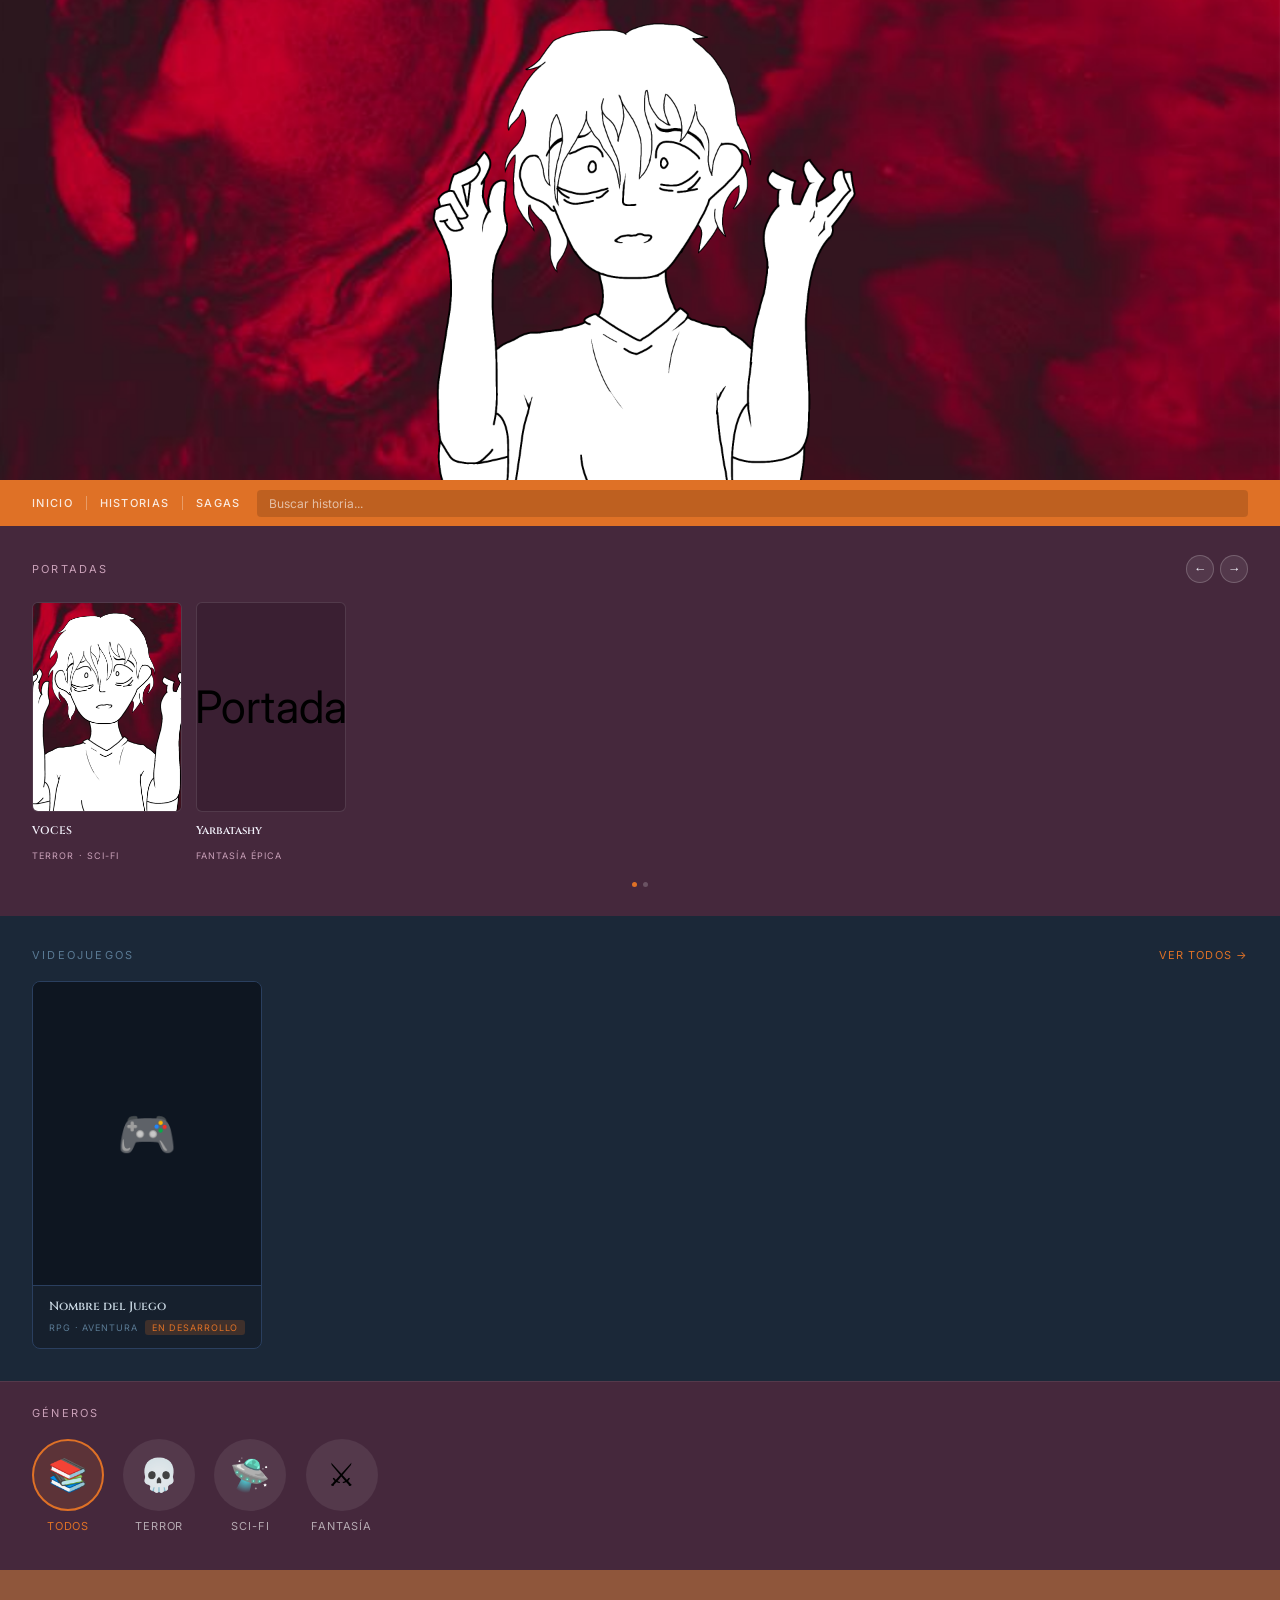
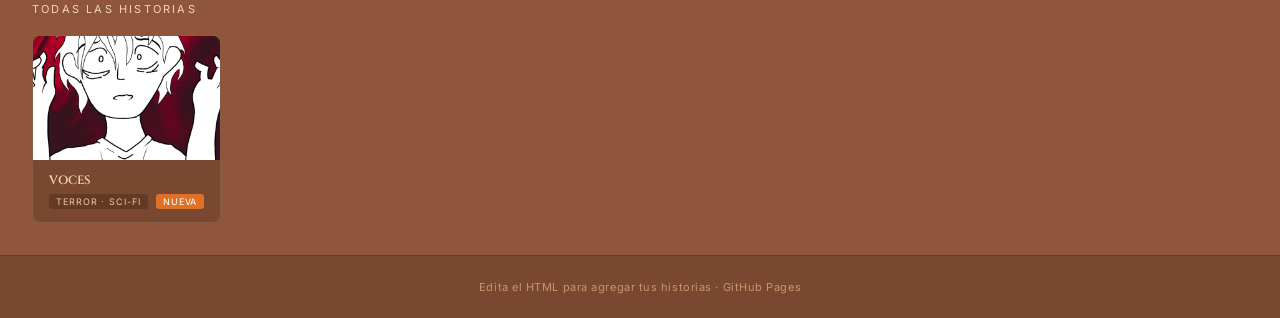
==== commit 5308d292: "Update index.html" ====
--- a/index.html
+++ b/index.html
@@ -83,53 +83,7 @@
   </section>
 
   <!-- GÉNEROS -->
-  <section class="generos-wrap">
-    <p class="generos-label">Géneros</p>
-    <div class="generos-lista">
-
-      <div class="genero activo" data-genero="todos" onclick="filtrarGenero(this)">
-        <div class="genero-icono">
-          <!-- Con imagen: <img src="imagenes/generos/todos.png" alt="Todos"> -->
-          <span class="genero-icono-emoji">📚</span>
-        </div>
-        <span class="genero-nombre">Todos</span>
-      </div>
-
-      <div class="genero" data-genero="terror" onclick="filtrarGenero(this)">
-        <div class="genero-icono">
-          <!-- Con imagen: <img src="imagenes/generos/terror.png" alt="Terror"> -->
-          <span class="genero-icono-emoji">💀</span>
-        </div>
-        <span class="genero-nombre">Terror</span>
-      </div>
-
-      <div class="genero" data-genero="sci-fi" onclick="filtrarGenero(this)">
-        <div class="genero-icono">
-          <!-- Con imagen: <img src="imagenes/generos/scifi.png" alt="Sci-fi"> -->
-          <span class="genero-icono-emoji">🛸</span>
-        </div>
-        <span class="genero-nombre">Sci-fi</span>
-      </div>
-
-      <div class="genero" data-genero="fantasia" onclick="filtrarGenero(this)">
-        <div class="genero-icono">
-          <span class="genero-icono-emoji">⚔</span>
-        </div>
-        <span class="genero-nombre">Fantasía</span>
-      </div>
-
-      <!-- PLANTILLA — copia para agregar más géneros:
-      <div class="genero" data-genero="nombre-genero" onclick="filtrarGenero(this)">
-        <div class="genero-icono">
-          <img src="imagenes/generos/nombre.png" alt="Género">
-        </div>
-        <span class="genero-nombre">Nombre</span>
-      </div>
-      -->
-
-    </div>
-  </section>
-
+  
   <section class="juegos-wrap" id="juegos">
     <div class="juegos-header">
       <span class="juegos-label">Videojuegos</span>
@@ -171,6 +125,53 @@
     </div>
   </section>
 
+  <section class="generos-wrap">
+    <p class="generos-label">Géneros</p>
+    <div class="generos-lista">
+
+      <div class="genero activo" data-genero="todos" onclick="filtrarGenero(this)">
+        <div class="genero-icono">
+          <!-- Con imagen: <img src="imagenes/generos/todos.png" alt="Todos"> -->
+          <span class="genero-icono-emoji">📚</span>
+        </div>
+        <span class="genero-nombre">Todos</span>
+      </div>
+
+      <div class="genero" data-genero="terror" onclick="filtrarGenero(this)">
+        <div class="genero-icono">
+          <!-- Con imagen: <img src="imagenes/generos/terror.png" alt="Terror"> -->
+          <span class="genero-icono-emoji">💀</span>
+        </div>
+        <span class="genero-nombre">Terror</span>
+      </div>
+
+      <div class="genero" data-genero="sci-fi" onclick="filtrarGenero(this)">
+        <div class="genero-icono">
+          <!-- Con imagen: <img src="imagenes/generos/scifi.png" alt="Sci-fi"> -->
+          <span class="genero-icono-emoji">🛸</span>
+        </div>
+        <span class="genero-nombre">Sci-fi</span>
+      </div>
+
+      <div class="genero" data-genero="fantasia" onclick="filtrarGenero(this)">
+        <div class="genero-icono">
+          <span class="genero-icono-emoji">⚔</span>
+        </div>
+        <span class="genero-nombre">Fantasía</span>
+      </div>
+
+      <!-- PLANTILLA — copia para agregar más géneros:
+      <div class="genero" data-genero="nombre-genero" onclick="filtrarGenero(this)">
+        <div class="genero-icono">
+          <img src="imagenes/generos/nombre.png" alt="Género">
+        </div>
+        <span class="genero-nombre">Nombre</span>
+      </div>
+      -->
+
+    </div>
+  </section>
+
   <section class="extension" id="historias">
     <p class="ext-label">Todas las historias</p>
     <p class="sin-resultados" id="sin-resultados">No hay historias en este género todavía.</p>
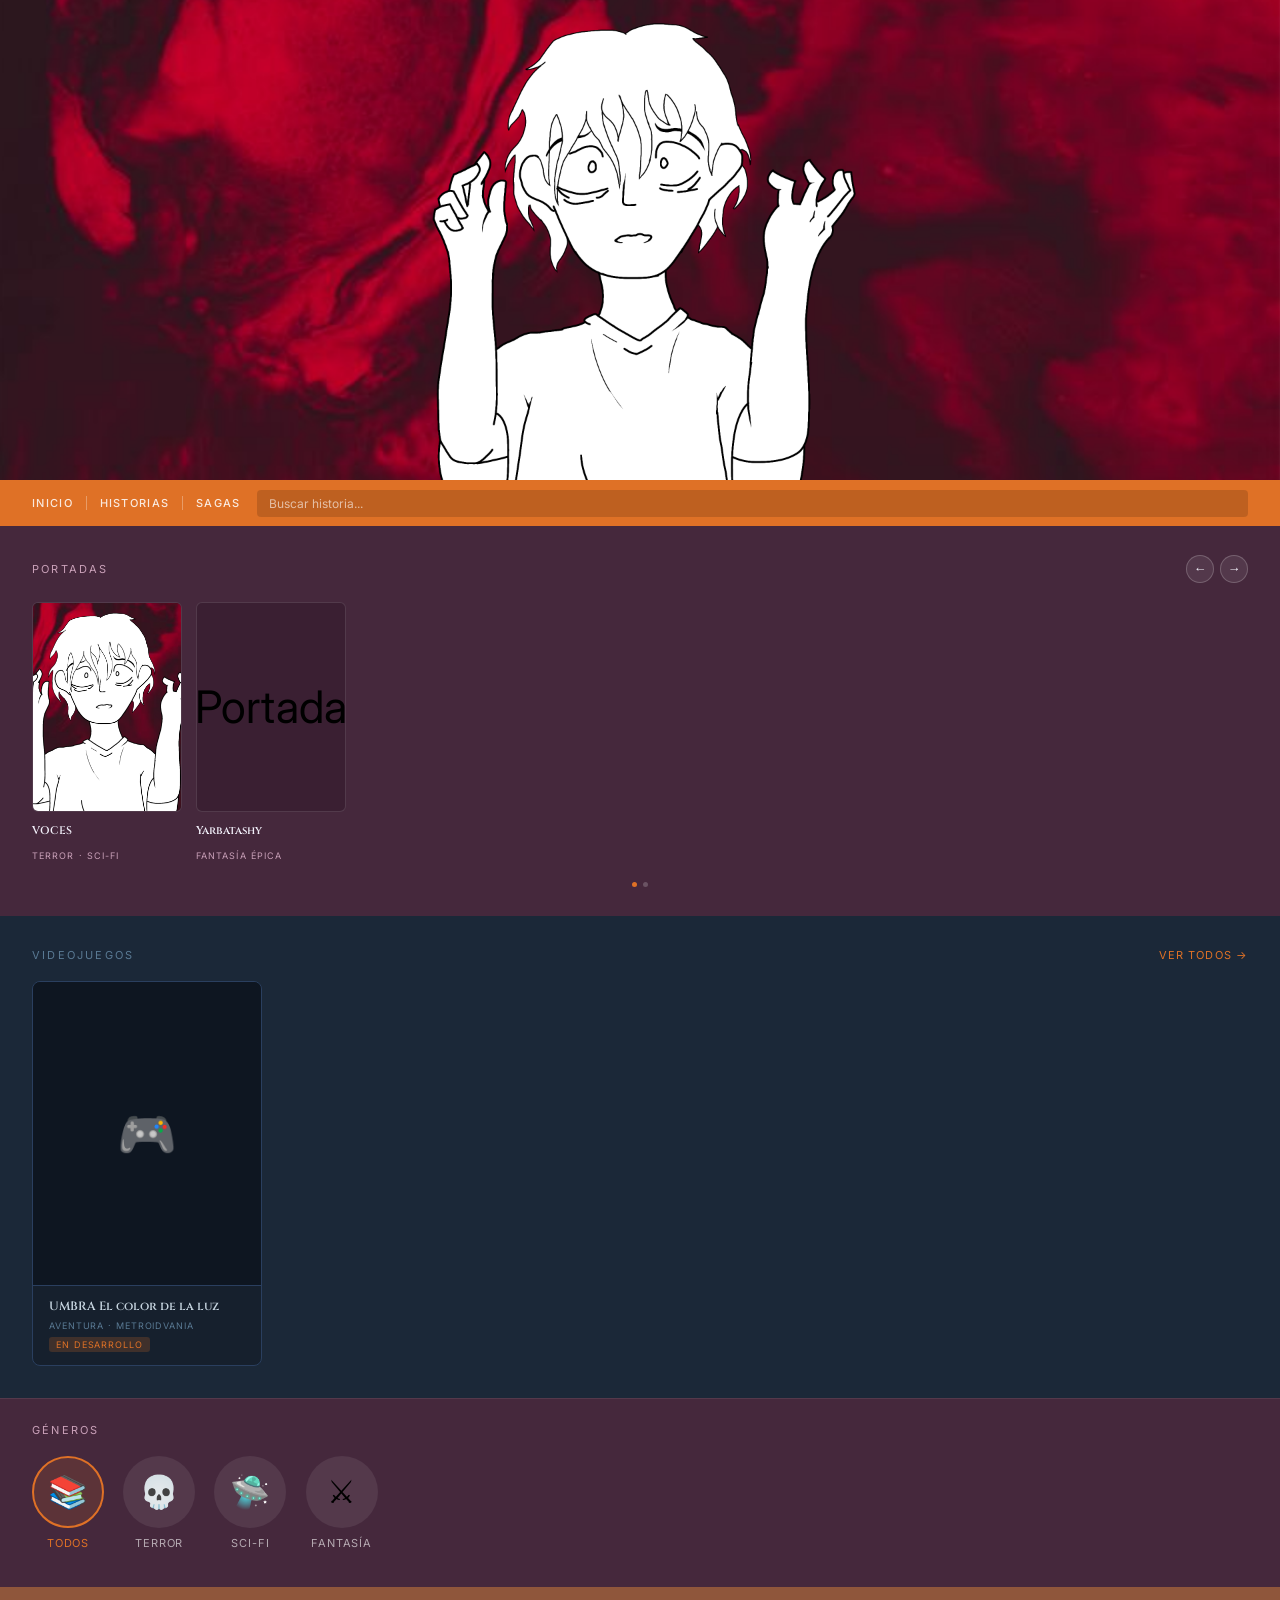
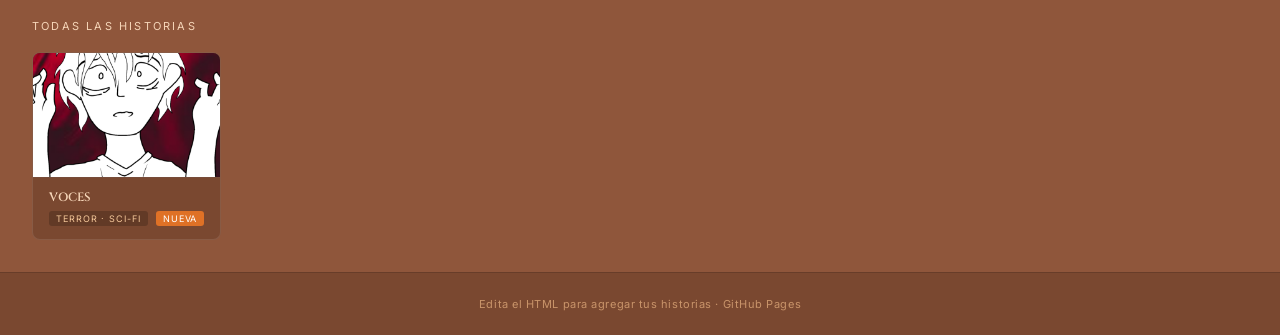
==== commit 95b02596: "Update index.html" ====
--- a/index.html
+++ b/index.html
@@ -91,7 +91,7 @@
     </div>
     <div class="juegos-grid">
 
-      <a href="juegos/juego-ejemplo/index.html" class="juego-tarjeta">
+      <a href="juegos/UMBRA/index.html" class="juego-tarjeta">
         <div class="juego-portada">
           <!-- PORTADA DEL JUEGO:
                Reemplaza el emoji por:
@@ -99,14 +99,13 @@
           🎮
         </div>
         <div class="juego-info">
-          <p class="juego-titulo">Nombre del Juego</p>
+          <p class="juego-titulo">UMBRA El color de la luz</p>
           <div class="juego-meta">
-            <span class="juego-tag">RPG · Aventura</span>
+            <span class="juego-tag">Aventura · Metroidvania</span>
             <span class="juego-estado en-desarrollo">En desarrollo</span>
           </div>
         </div>
       </a>
-
       <!-- PLANTILLA — copia para agregar más juegos:
       <a href="juegos/tu-juego/index.html" class="juego-tarjeta">
         <div class="juego-portada">
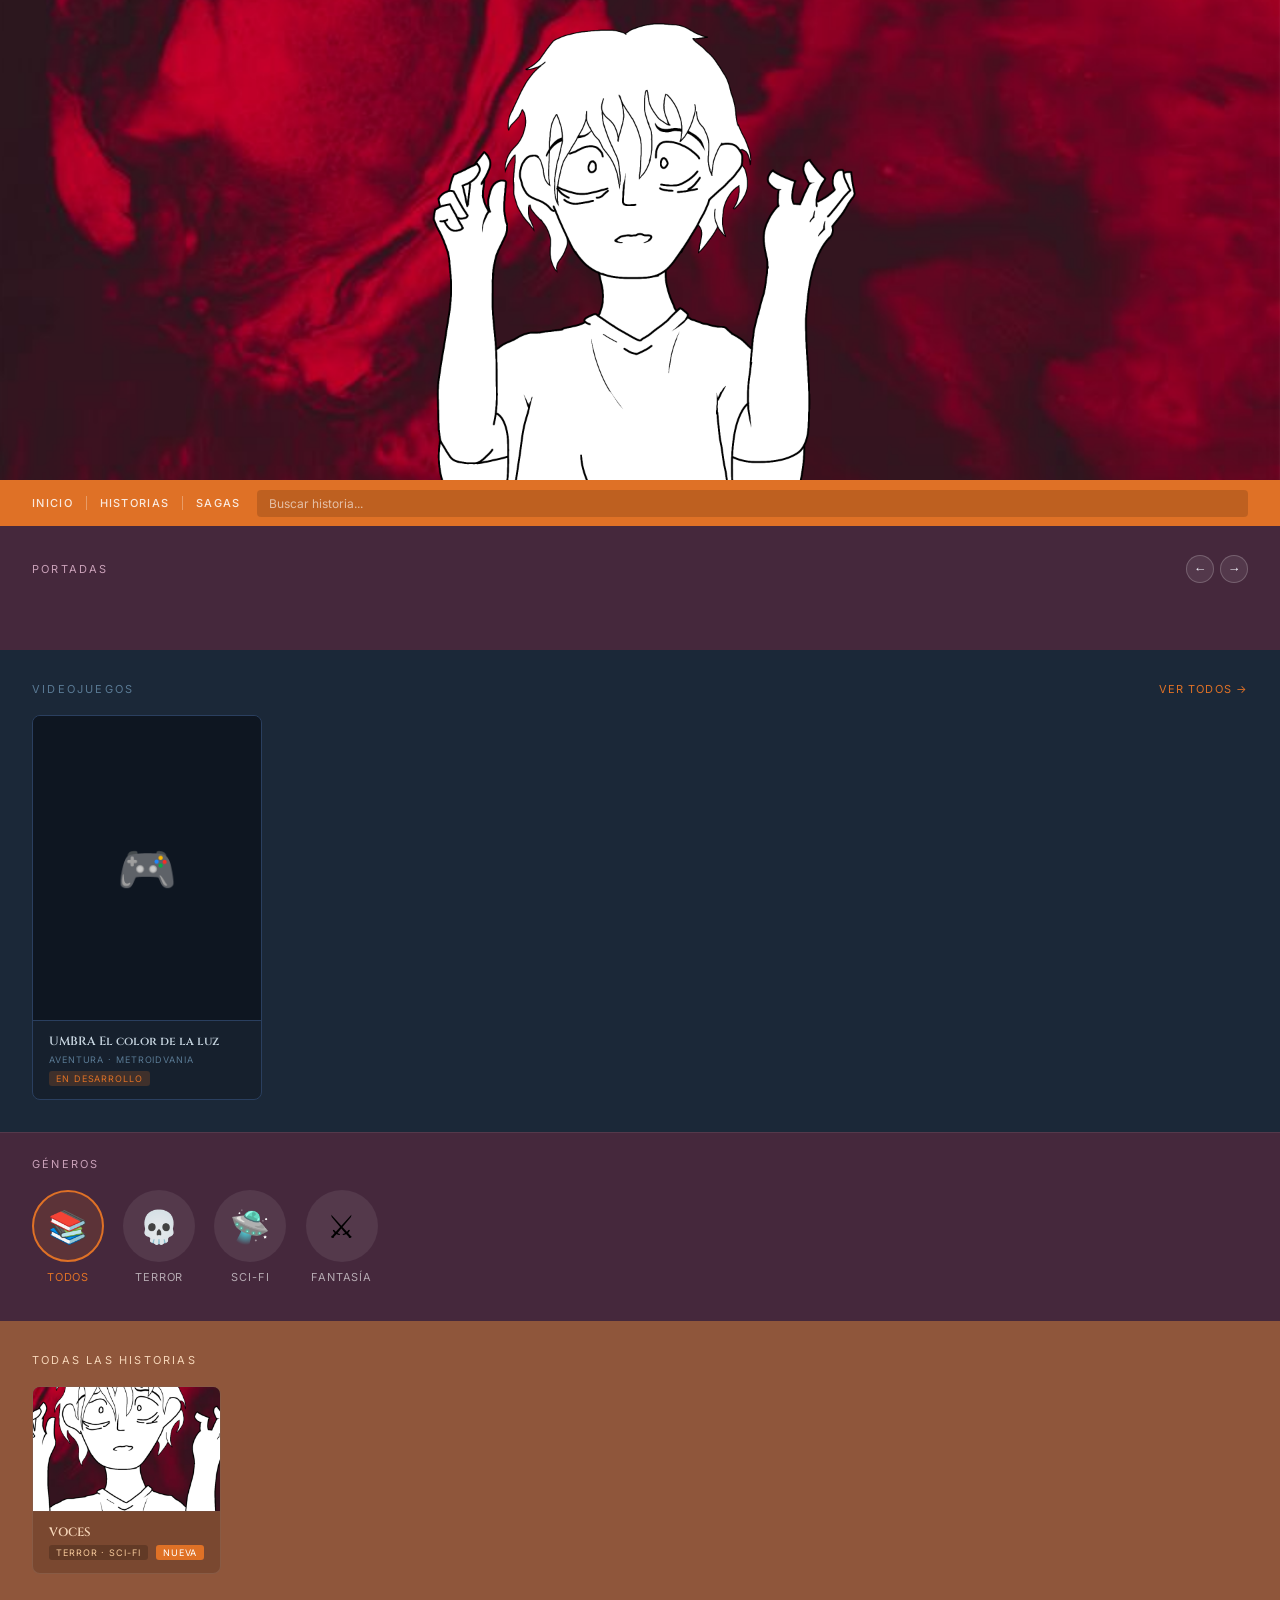
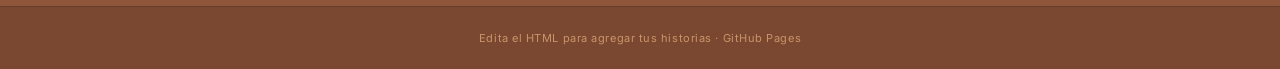
==== commit b6651455: "Update index.html" ====
--- a/index.html
+++ b/index.html
@@ -35,7 +35,7 @@
     <div class="carrusel-pista-wrap">
       <div class="carrusel-pista" id="pista">
 
-        <div class="slide" onclick="location.href='historias/voces/index.html'">
+     <!--   <div class="slide" onclick="location.href='historias/voces/index.html'">
           <div class="slide-portada">
             <img src="historias/voces/imagenes/VocesPH.png" alt="VOCES">
           </div>
